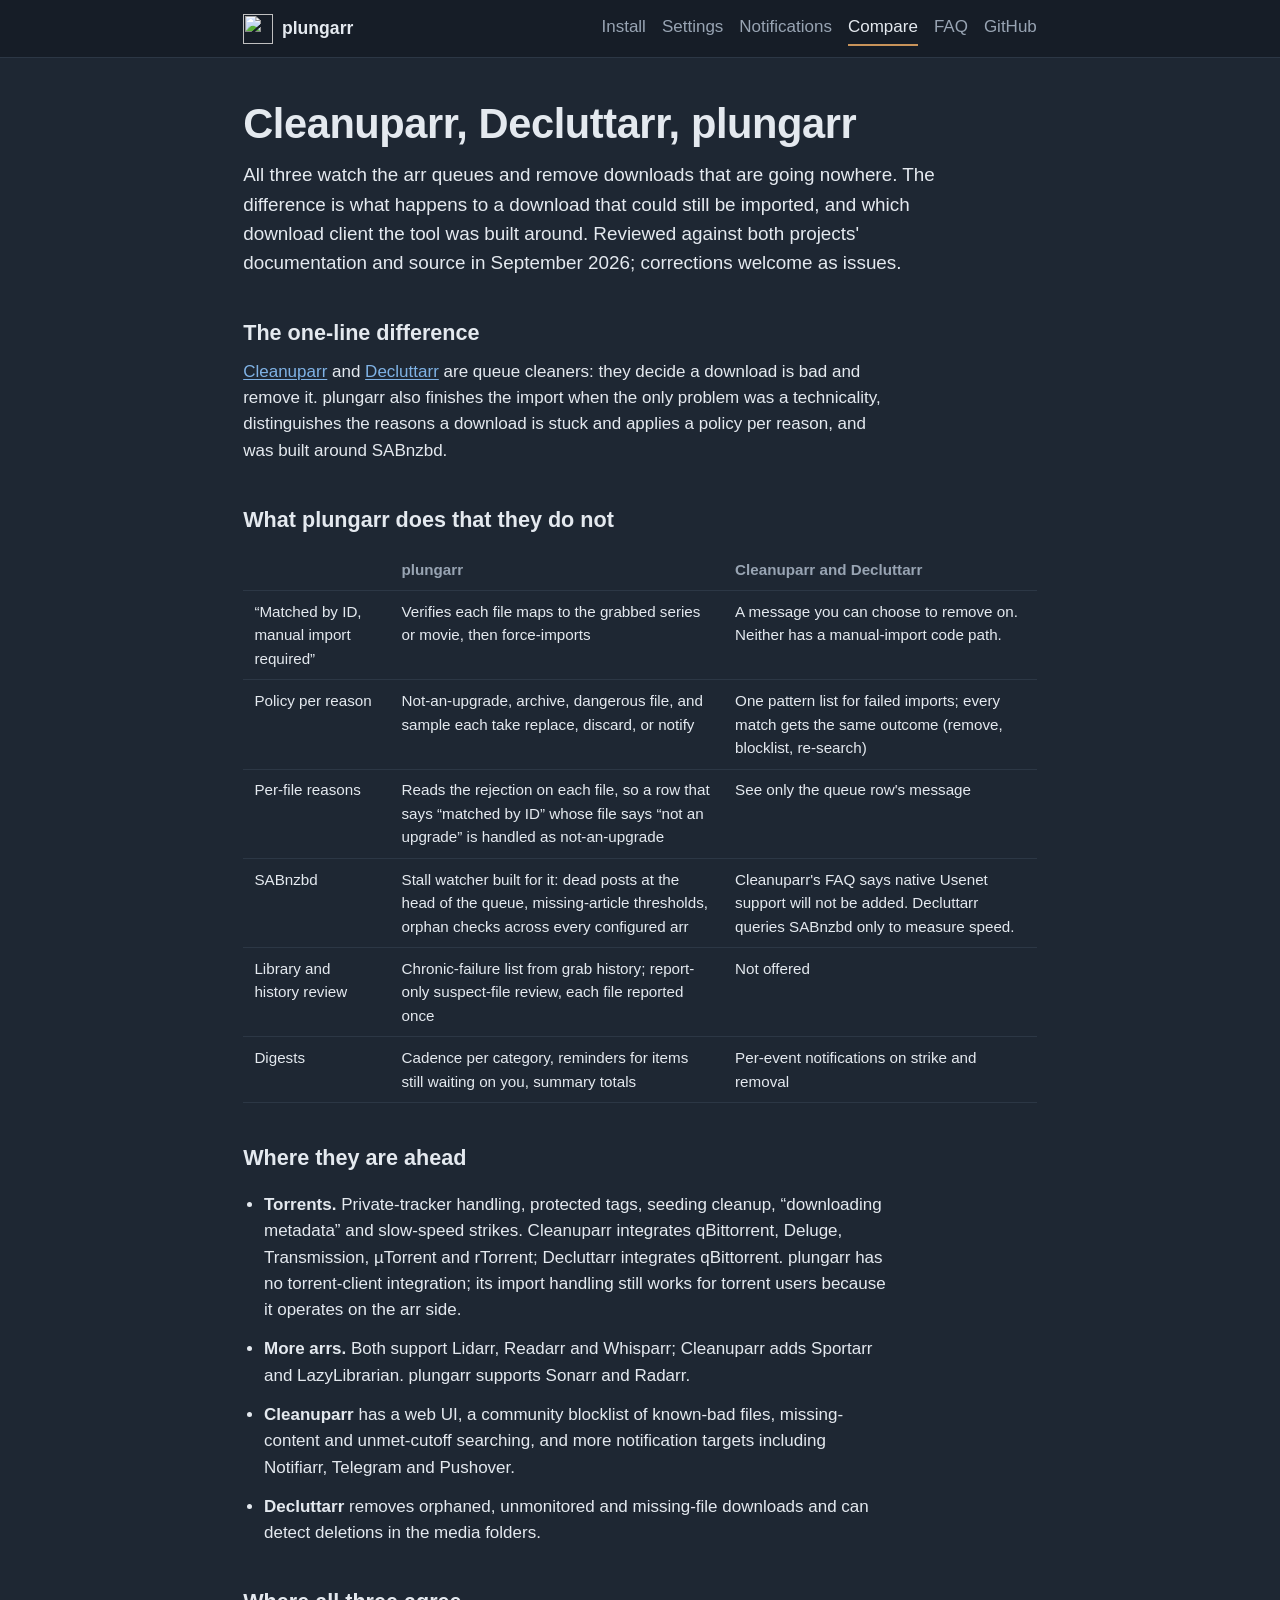
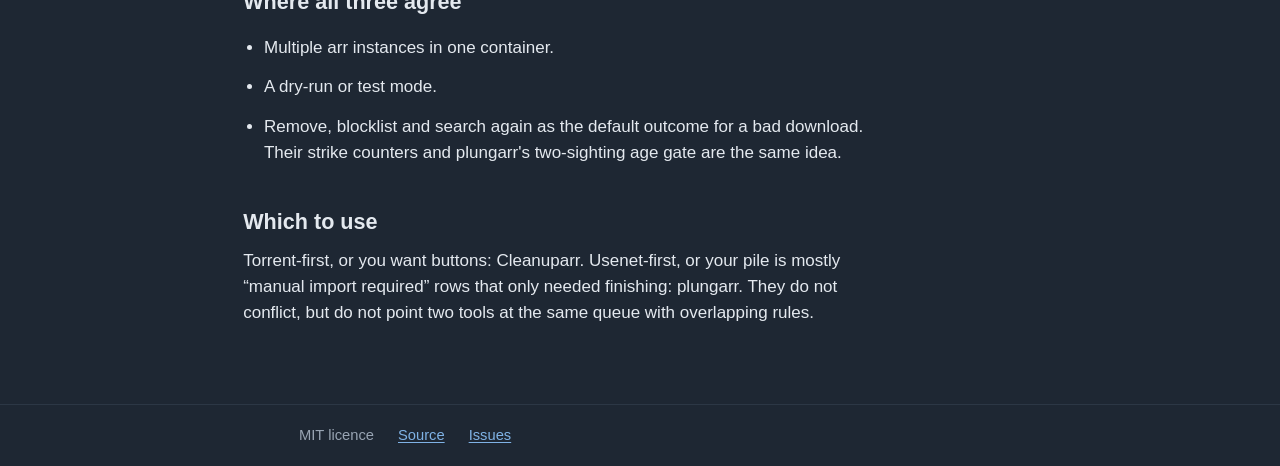
==== site/docs/compare.html @ 24c02249 "Add the project site: landing, install, generated settings reference, notifications, comparison, FAQ" ====
<!doctype html>
<html lang="en">
<head>
<meta charset="utf-8">
<meta name="viewport" content="width=device-width, initial-scale=1">
<title>Compare · plungarr</title>
<meta name="description" content="How plungarr differs from Cleanuparr and Decluttarr, and where they are ahead.">
<link rel="icon" href="../icon.svg" type="image/svg+xml">
<link rel="stylesheet" href="../style.css">
</head>
<body>
<header class="top"><div class="row">
  <a class="brand" href="../index.html"><img src="../icon.svg" alt="">plungarr</a>
  <nav>
    <a href="install.html">Install</a>
    <a href="settings.html">Settings</a>
    <a href="notifications.html">Notifications</a>
    <a href="compare.html" aria-current="page">Compare</a>
    <a href="faq.html">FAQ</a>
    <a href="https://github.com/stove-bison/plungarr">GitHub</a>
  </nav>
</div></header>
<main>
<h1>Cleanuparr, Decluttarr, plungarr</h1>
<p class="lead">All three watch the arr queues and remove downloads that are going nowhere. The difference is what happens to a download that could still be imported, and which download client the tool was built around. Reviewed against both projects' documentation and source in September 2026; corrections welcome as issues.</p>

<h2 id="difference">The one-line difference</h2>
<p><a href="https://github.com/Cleanuparr/Cleanuparr">Cleanuparr</a> and <a href="https://github.com/ManiMatter/decluttarr">Decluttarr</a> are queue cleaners: they decide a download is bad and remove it. plungarr also finishes the import when the only problem was a technicality, distinguishes the reasons a download is stuck and applies a policy per reason, and was built around SABnzbd.</p>

<h2 id="plungarr">What plungarr does that they do not</h2>
<div class="scroll"><table>
<thead><tr><th></th><th>plungarr</th><th>Cleanuparr and Decluttarr</th></tr></thead>
<tbody>
<tr><td>“Matched by ID, manual import required”</td><td>Verifies each file maps to the grabbed series or movie, then force-imports</td><td>A message you can choose to remove on. Neither has a manual-import code path.</td></tr>
<tr><td>Policy per reason</td><td>Not-an-upgrade, archive, dangerous file, and sample each take replace, discard, or notify</td><td>One pattern list for failed imports; every match gets the same outcome (remove, blocklist, re-search)</td></tr>
<tr><td>Per-file reasons</td><td>Reads the rejection on each file, so a row that says “matched by ID” whose file says “not an upgrade” is handled as not-an-upgrade</td><td>See only the queue row's message</td></tr>
<tr><td>SABnzbd</td><td>Stall watcher built for it: dead posts at the head of the queue, missing-article thresholds, orphan checks across every configured arr</td><td>Cleanuparr's FAQ says native Usenet support will not be added. Decluttarr queries SABnzbd only to measure speed.</td></tr>
<tr><td>Library and history review</td><td>Chronic-failure list from grab history; report-only suspect-file review, each file reported once</td><td>Not offered</td></tr>
<tr><td>Digests</td><td>Cadence per category, reminders for items still waiting on you, summary totals</td><td>Per-event notifications on strike and removal</td></tr>
</tbody></table></div>

<h2 id="others">Where they are ahead</h2>
<ul>
<li><strong>Torrents.</strong> Private-tracker handling, protected tags, seeding cleanup, “downloading metadata” and slow-speed strikes. Cleanuparr integrates qBittorrent, Deluge, Transmission, µTorrent and rTorrent; Decluttarr integrates qBittorrent. plungarr has no torrent-client integration; its import handling still works for torrent users because it operates on the arr side.</li>
<li><strong>More arrs.</strong> Both support Lidarr, Readarr and Whisparr; Cleanuparr adds Sportarr and LazyLibrarian. plungarr supports Sonarr and Radarr.</li>
<li><strong>Cleanuparr</strong> has a web UI, a community blocklist of known-bad files, missing-content and unmet-cutoff searching, and more notification targets including Notifiarr, Telegram and Pushover.</li>
<li><strong>Decluttarr</strong> removes orphaned, unmonitored and missing-file downloads and can detect deletions in the media folders.</li>
</ul>

<h2 id="same">Where all three agree</h2>
<ul>
<li>Multiple arr instances in one container.</li>
<li>A dry-run or test mode.</li>
<li>Remove, blocklist and search again as the default outcome for a bad download. Their strike counters and plungarr's two-sighting age gate are the same idea.</li>
</ul>

<h2 id="pick">Which to use</h2>
<p>Torrent-first, or you want buttons: Cleanuparr. Usenet-first, or your pile is mostly “manual import required” rows that only needed finishing: plungarr. They do not conflict, but do not point two tools at the same queue with overlapping rules.</p>
</main>
<footer><div class="row">
  <span>MIT licence</span>
  <a href="https://github.com/stove-bison/plungarr">Source</a>
  <a href="https://github.com/stove-bison/plungarr/issues">Issues</a>
</div></footer>
</body>
</html>
---- site/style.css ----
/* plungarr site. Palette from icon.svg. No external resources. */
:root {
  --ground: #1e2733;
  --panel: #161d27;
  --line: #2c3745;
  --text: #e4e9ef;
  --muted: #98a4b3;
  --red: #d64541;
  --brass: #c8935a;
  --water: #7fb2e5;
  --measure: 68ch;
  --sans: "Segoe UI", "Helvetica Neue", Arial, "Noto Sans", sans-serif;
  --mono: ui-monospace, "Cascadia Mono", "Consolas", "SF Mono", Menlo, monospace;
}
* { box-sizing: border-box; }
html { color-scheme: dark; }
body {
  margin: 0;
  background: var(--ground);
  color: var(--text);
  font-family: var(--sans);
  font-size: 17px;
  line-height: 1.55;
}
a { color: var(--water); text-decoration-thickness: 1px; text-underline-offset: 2px; }
a:hover { color: #a9cdf2; }
a:focus-visible, button:focus-visible { outline: 2px solid var(--brass); outline-offset: 2px; }
code, pre, kbd { font-family: var(--mono); font-size: 0.92em; }
code { background: var(--panel); border: 1px solid var(--line); border-radius: 3px; padding: 0 0.3em; white-space: nowrap; }
pre {
  background: var(--panel);
  border: 1px solid var(--line);
  border-radius: 4px;
  padding: 0.9rem 1rem;
  overflow-x: auto;
  line-height: 1.5;
}
pre code { background: none; border: 0; padding: 0; white-space: pre; }

/* Header */
.top {
  border-bottom: 1px solid var(--line);
  background: var(--panel);
}
.top .row {
  max-width: 88ch;
  margin: 0 auto;
  padding: 0.7rem 1.2rem;
  display: flex;
  align-items: center;
  gap: 1.2rem;
  flex-wrap: wrap;
}
.brand { display: flex; align-items: center; gap: 0.55rem; text-decoration: none; color: var(--text); font-weight: 600; font-size: 1.1rem; }
.brand img { width: 30px; height: 30px; }
nav { display: flex; gap: 1rem; flex-wrap: wrap; margin-left: auto; }
nav a { color: var(--muted); text-decoration: none; padding: 0.2rem 0; border-bottom: 2px solid transparent; }
nav a:hover { color: var(--text); }
nav a[aria-current="page"] { color: var(--text); border-bottom-color: var(--brass); }

/* Content */
main { max-width: 88ch; margin: 0 auto; padding: 2rem 1.2rem 4rem; }
main > *, main section > * { max-width: var(--measure); }
main > pre, main .scroll, main .log, section > pre, section > .scroll, section > .log, .buttons { max-width: none; }
h1 { font-size: clamp(1.9rem, 4vw, 2.6rem); line-height: 1.15; margin: 0.6rem 0 0.8rem; font-weight: 650; letter-spacing: -0.01em; }
h2 { font-size: 1.35rem; margin: 2.4rem 0 0.6rem; font-weight: 600; }
h3 { font-size: 1.08rem; margin: 1.6rem 0 0.4rem; font-weight: 600; }
p, li { margin: 0 0 0.8rem; }
ul, ol { padding-left: 1.3rem; }
.lead { font-size: 1.18rem; color: var(--text); }
.muted { color: var(--muted); }

/* The log block is the page's one loud element. */
.log {
  margin: 1.6rem 0 1.2rem;
  border-left: 4px solid var(--red);
  border-radius: 4px;
}
.log .app { color: var(--water); }
.log .act { color: var(--brass); }
.log .warn { color: var(--red); }
.log .dim { color: var(--muted); }

/* Tables */
.scroll { overflow-x: auto; margin: 0.8rem 0 1.2rem; }
table { border-collapse: collapse; width: 100%; font-size: 0.95rem; }
th, td { text-align: left; vertical-align: top; padding: 0.55rem 0.7rem; border-bottom: 1px solid var(--line); }
th { color: var(--muted); font-weight: 600; }
td code { white-space: nowrap; }

/* Callouts. Red border means "this cannot happen"; blue means a note. */
.never, .note {
  border: 1px solid var(--line);
  border-left-width: 4px;
  border-radius: 4px;
  padding: 0.8rem 1rem;
  margin: 1.2rem 0;
  background: var(--panel);
}
.never { border-left-color: var(--red); }
.note { border-left-color: var(--water); }
.never p:last-child, .note p:last-child, .never ul:last-child { margin-bottom: 0; }

/* Buttons */
.buttons { display: flex; gap: 0.8rem; flex-wrap: wrap; margin: 1.4rem 0; }
.button {
  display: inline-block;
  padding: 0.6rem 1.1rem;
  border-radius: 4px;
  text-decoration: none;
  font-weight: 600;
  border: 1px solid var(--line);
  color: var(--text);
  background: var(--panel);
}
.button.primary { background: var(--red); border-color: var(--red); color: #fff; }
.button.primary:hover { background: #e0524e; color: #fff; }
.button:hover { border-color: var(--brass); color: var(--text); }

/* Definition-style lists for settings vocab */
dl { margin: 0.6rem 0 1rem; }
dt { font-family: var(--mono); font-size: 0.95em; color: var(--brass); margin-top: 0.6rem; }
dd { margin: 0.15rem 0 0 1.2rem; }

footer {
  border-top: 1px solid var(--line);
  color: var(--muted);
  font-size: 0.92rem;
}
footer .row { max-width: 88ch; margin: 0 auto; padding: 1.2rem; display: flex; gap: 1.5rem; flex-wrap: wrap; }

@media (max-width: 600px) {
  body { font-size: 16px; }
  nav { margin-left: 0; gap: 0.8rem; }
}
@media (prefers-reduced-motion: reduce) { * { transition: none !important; } }
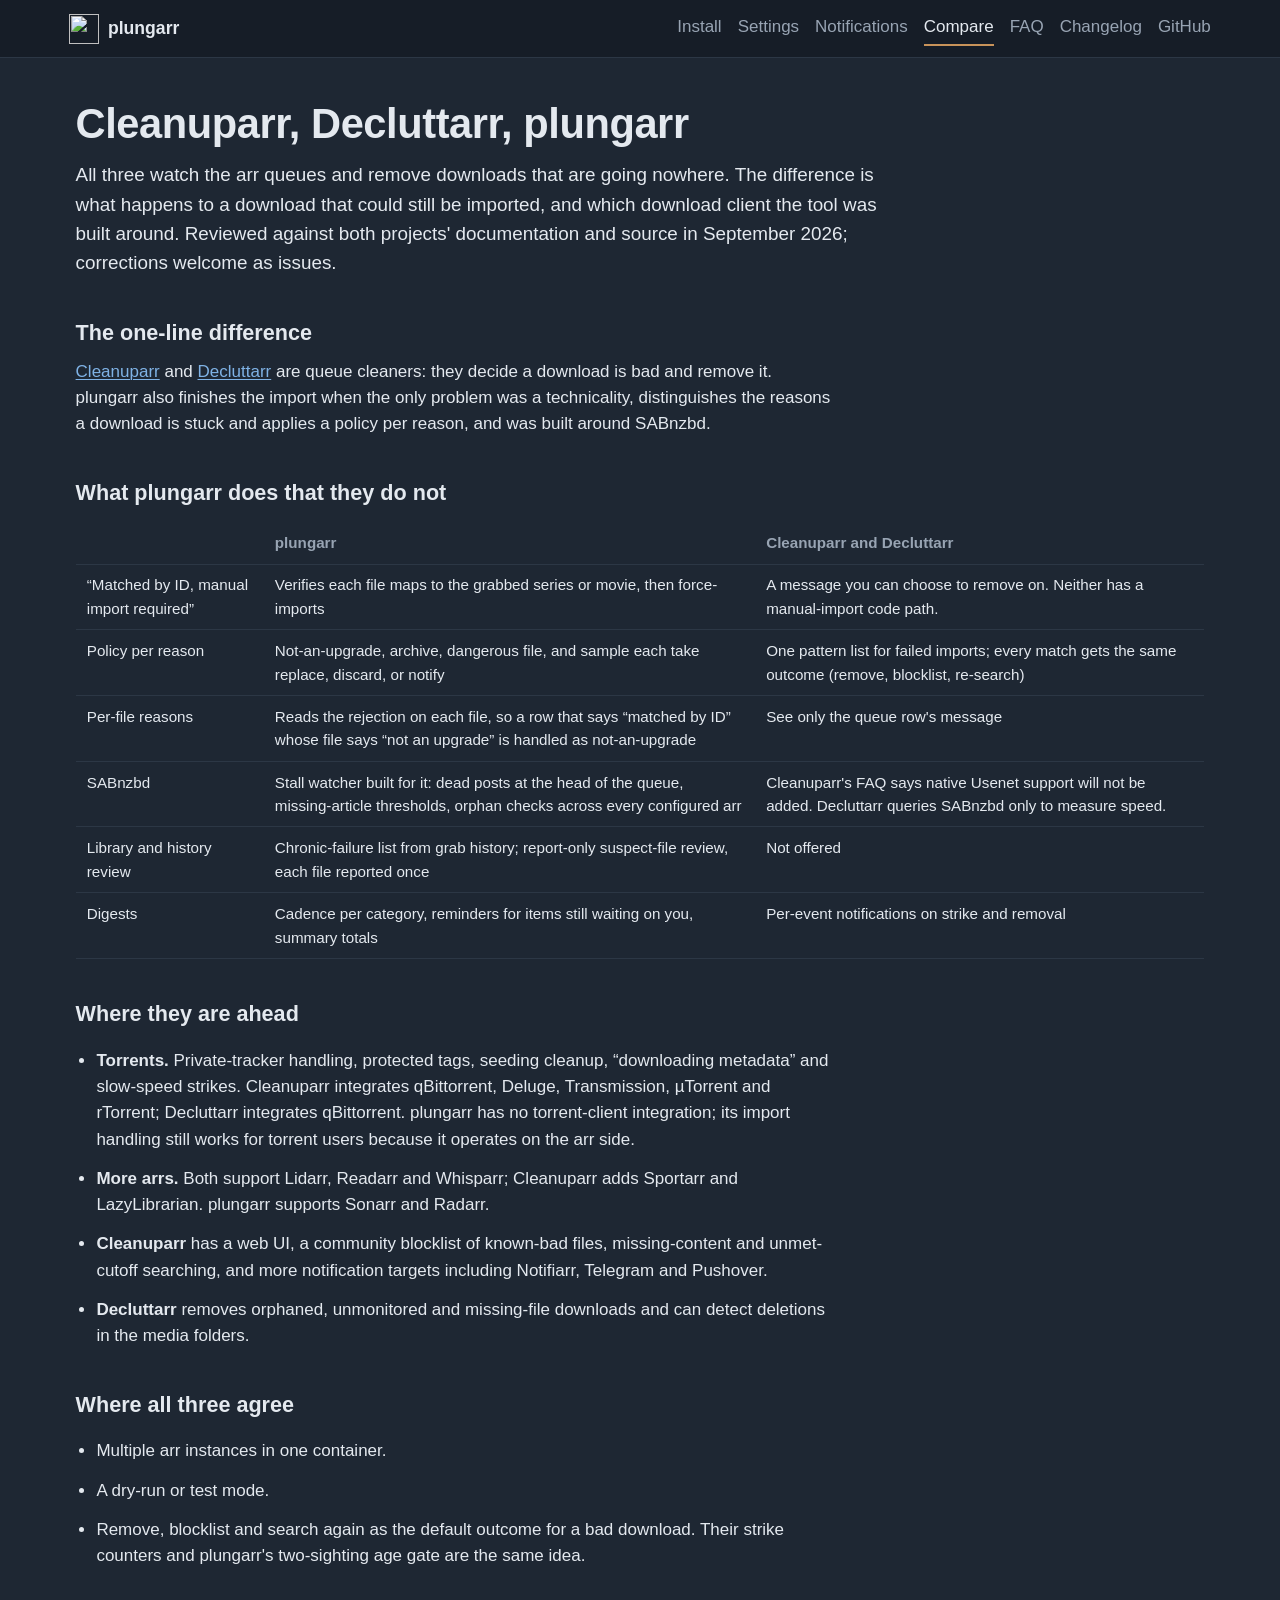
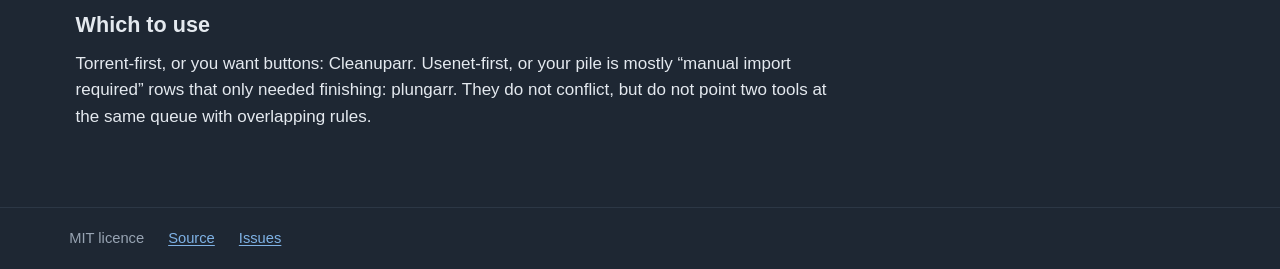
==== commit 9861a670: "Wait for TBA episode titles; publish a dated changelog When the naming format includes the episode t" ====
--- a/site/docs/compare.html
+++ b/site/docs/compare.html
@@ -17,6 +17,7 @@
     <a href="notifications.html">Notifications</a>
     <a href="compare.html" aria-current="page">Compare</a>
     <a href="faq.html">FAQ</a>
+    <a href="changelog.html">Changelog</a>
     <a href="https://github.com/stove-bison/plungarr">GitHub</a>
   </nav>
 </div></header>
--- a/site/style.css
+++ b/site/style.css
@@ -8,7 +8,7 @@
   --red: #d64541;
   --brass: #c8935a;
   --water: #7fb2e5;
-  --measure: 68ch;
+  --measure: 80ch;
   --sans: "Segoe UI", "Helvetica Neue", Arial, "Noto Sans", sans-serif;
   --mono: ui-monospace, "Cascadia Mono", "Consolas", "SF Mono", Menlo, monospace;
 }
@@ -43,7 +43,7 @@
   background: var(--panel);
 }
 .top .row {
-  max-width: 88ch;
+  max-width: 1180px;
   margin: 0 auto;
   padding: 0.7rem 1.2rem;
   display: flex;
@@ -59,7 +59,7 @@
 nav a[aria-current="page"] { color: var(--text); border-bottom-color: var(--brass); }
 
 /* Content */
-main { max-width: 88ch; margin: 0 auto; padding: 2rem 1.2rem 4rem; }
+main { max-width: 1180px; margin: 0 auto; padding: 2rem 1.6rem 4rem; }
 main > *, main section > * { max-width: var(--measure); }
 main > pre, main .scroll, main .log, section > pre, section > .scroll, section > .log, .buttons { max-width: none; }
 h1 { font-size: clamp(1.9rem, 4vw, 2.6rem); line-height: 1.15; margin: 0.6rem 0 0.8rem; font-weight: 650; letter-spacing: -0.01em; }
@@ -127,7 +127,7 @@
   color: var(--muted);
   font-size: 0.92rem;
 }
-footer .row { max-width: 88ch; margin: 0 auto; padding: 1.2rem; display: flex; gap: 1.5rem; flex-wrap: wrap; }
+footer .row { max-width: 1180px; margin: 0 auto; padding: 1.2rem; display: flex; gap: 1.5rem; flex-wrap: wrap; }
 
 @media (max-width: 600px) {
   body { font-size: 16px; }
